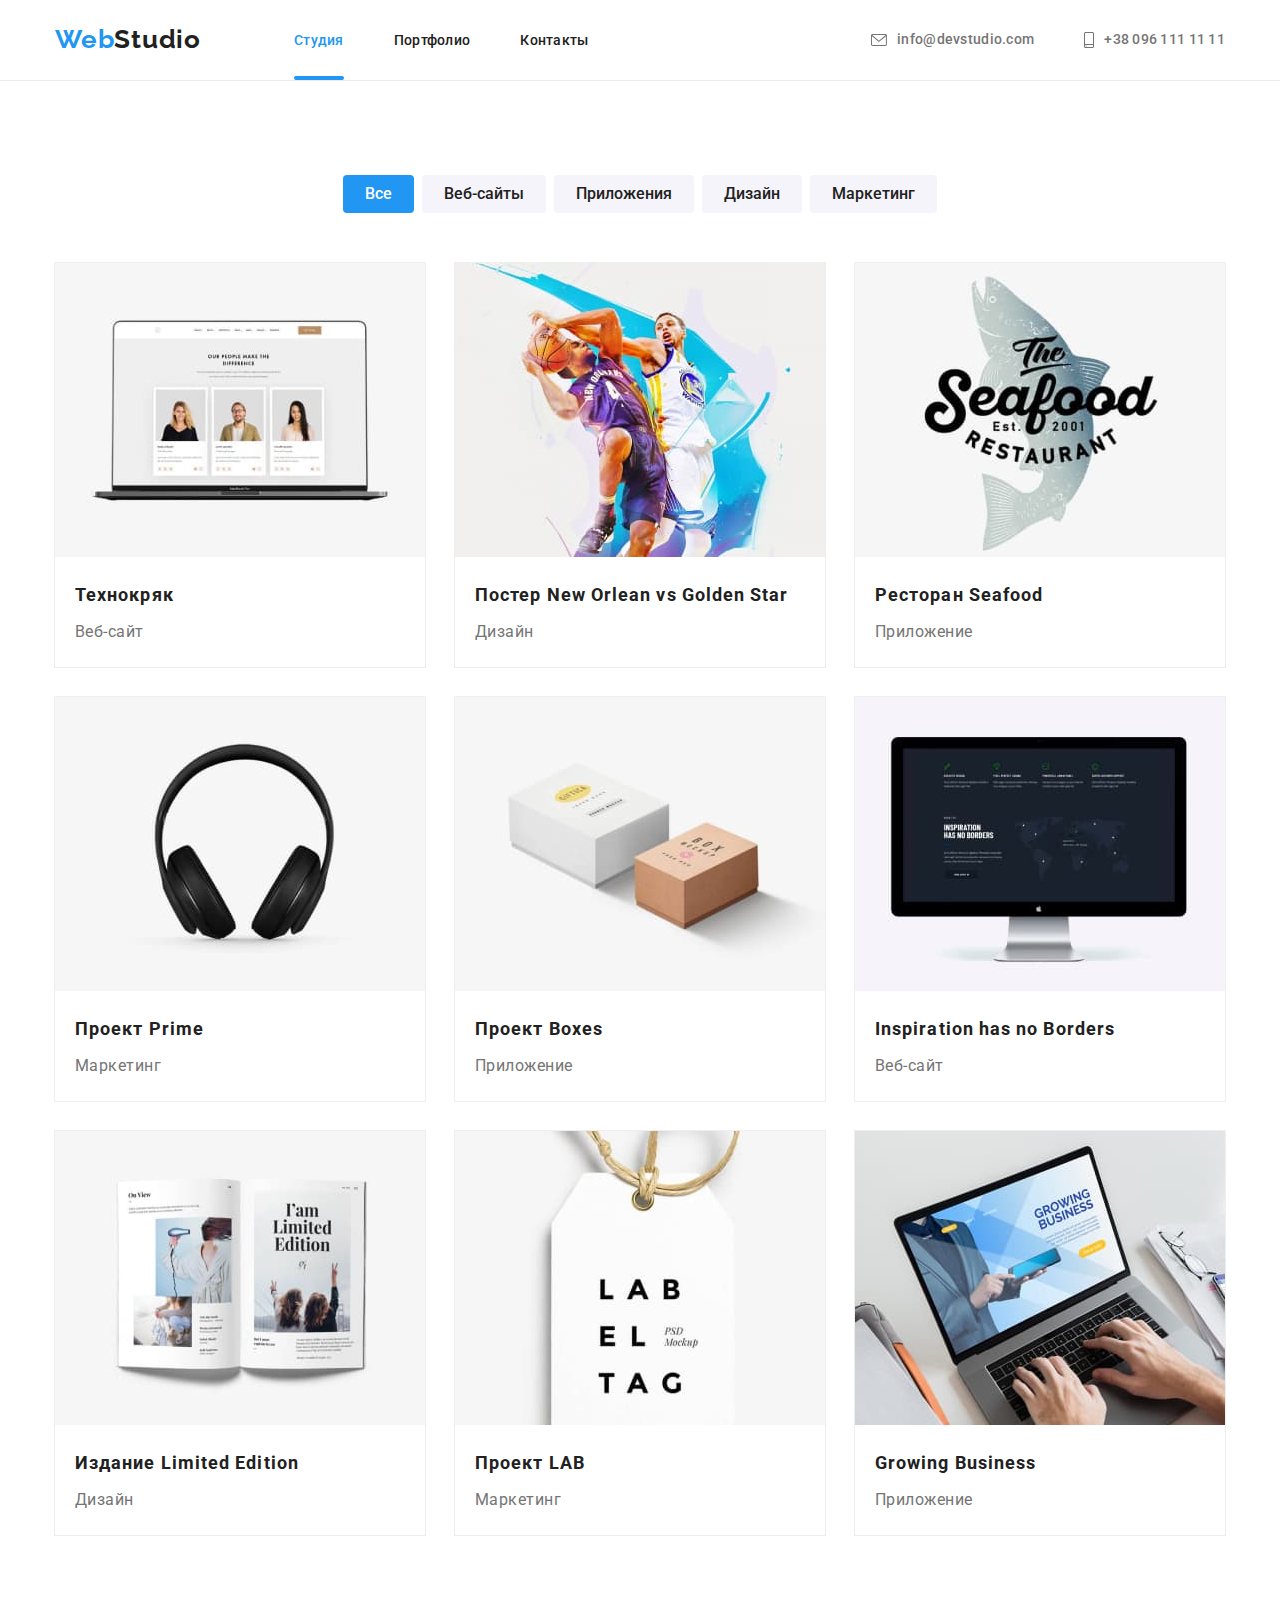
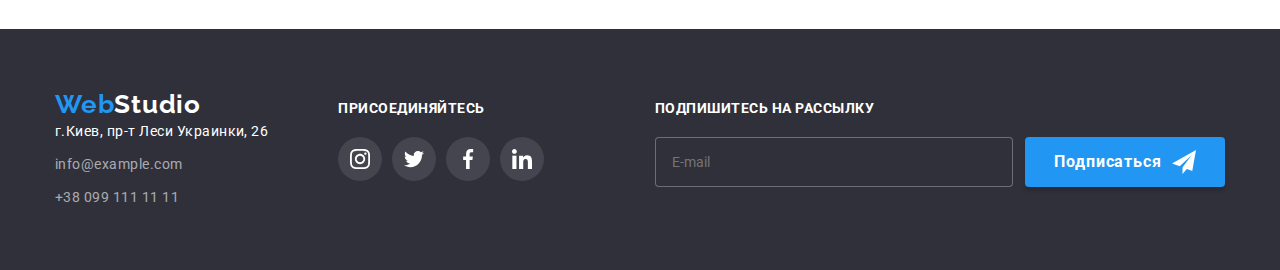
==== portfolio.html @ 9974927c "pre" ====
<!DOCTYPE html>
<html lang="ru">
<head>
    <meta charset="UTF-8">
    <meta http-equiv="X-UA-Compatible" content="IE=edge">
    <meta name="viewport" content="width=device-width, initial-scale=1.0">
    <title>Portfolio</title>
    <link rel="preconnect" href="https://fonts.googleapis.com">
    <link rel="preconnect" href="https://fonts.gstatic.com" crossorigin>
    <link
        href="https://fonts.googleapis.com/css2?family=Raleway:wght@700&family=Roboto:wght@400;500;700;900&display=swap"
        rel="stylesheet">
    <link rel="stylesheet" href="https://cdnjs.cloudflare.com/ajax/libs/modern-normalize/1.0.0/modern-normalize.min.css" />
    <link rel="stylesheet" href="./CSS/main.min.css">
</head>
<body>
    <!--Шапка-->
    <header class="header">
        <div class="container">
            <a lang="en" href="./index.html" class="logo link">Web<span class="logo__second">Studio</span></a>
            <nav class="menu">
                <ul class="flex-list list">
                    <li class="menu__item"><a href="" class="menu__info current link">Студия</a></li>
                    <li class="menu__item"><a href="./portfolio.html" class="menu__info link">Портфолио</a></li>
                    <li class="menu__item"><a href="" class="menu__info link">Контакты</a></li>
                </ul>
            </nav>
            <ul class="contacts flex-list list">
                <li class="contacts__item flex-list">
                    <a href="mailto:info@devstudio.com" class="contacts__mail link">
                        <svg class="contacts__icon" width="16px" height="12px">
                            <use href="./images/icons.svg#icon-envelope-hover"></use>
                        </svg>
                        info@devstudio.com</a>
                </li>
    
                <li class="contacts__item flex-list"><a href="tel:+380961111111 " class="contacts__tel link">
                        <svg class="contacts__icon" width="10px" height="16px">
                            <use href="./images/icons.svg#icon-smartphone"></use>
                        </svg>
                        +38 096 111 11 11</a></li>
            </ul>
        </div>
    </header>
    <!--Maim content-->
    <main>
        <section class="portfolio">
            <div class="container">
            <h1 class="visually-hidden">Навигация портфолио</h1>
            <ul class="page-nav flex-list list">
                <li class="portfolio-list-item">
                    <button type="button" class="portfolio-bt current">Все</button>
                </li>
                <li class="portfolio-list-item">
                    <button type="button" class="portfolio-bt">Веб-сайты</button>
                </li>
                <li class="portfolio-list-item">
                    <button type="button" class="portfolio-bt">Приложения</button>
                </li>
                <li class="portfolio-list-item">
                    <button type="button" class="portfolio-bt">Дизайн</button>
                </li>
                <li class="portfolio-list-item">
                    <button type="button" class="portfolio-bt">Маркетинг</button>
                </li>
            </ul>
            <!--Проекты-->
            <ul class="portfolio-list flex-list list">
                <li class="portfolio-item">
                    <a class="link" href="">
                    <div class="portfolio-figure">
                    <img class="portfolio-image" src="./images/computer.jpg" alt="технокряк" width="370">
                    <div class="description-wrapper">
                        <p class="project-description">
                            Ресурс предлагает комплексные предложения с разным уровнем функционала и
                            сервисов. Все это позволит посетителю получить исчерпывающие сведения о
                            компании или частном лице.
                        </p>
                    </div>
                    </div>
                    <div class="portfolio-description">
                    <h2 class="portfolio-name">Технокряк</h2>
                    <p class="portfolio-text">Веб-сайт</p>
                    </div>
                    </a>
                </li>
                <li class="portfolio-item">
                    <a class="link" href="">
                        <div class="portfolio-figure">
                    <img class="portfolio-image" src="./images/basket.jpg" alt="Постер New Orlean vs Golden Star" width="370">
                    <div class="description-wrapper">
                        <p class="project-description">
                            Ресурс предлагает комплексные предложения с разным уровнем функционала и
                            сервисов. Все это позволит посетителю получить исчерпывающие сведения о
                            компании или частном лице.
                        </p>
                    </div>
                    </div>
                    <div class="portfolio-description">
                    <h2 class="portfolio-name">Постер <span lang="en">New Orlean vs Golden Star</span></h2>
                    <p class="portfolio-text">Дизайн</p>
                    </div>
                    </a>
                </li>
                <li class="portfolio-item">
                    <a class="link" href="">
                        <div class="portfolio-figure">
                    <img class="portfolio-image" src="./images/seafood.jpg" alt="Ресторан Seafood" width="370">
                    <div class="description-wrapper">
                        <p class="project-description">
                            Ресурс предлагает комплексные предложения с разным уровнем функционала и
                            сервисов. Все это позволит посетителю получить исчерпывающие сведения о
                            компании или частном лице.
                        </p>
                    </div>
                    </div>
                    <div class="portfolio-description">
                    <h2 class="portfolio-name">Ресторан <span lang="en">Seafood</span></h2>
                    <p  class="portfolio-text">Приложение</p>
                    </div>
                    </a>
                </li>
                <li class="portfolio-item">
                    <a class="link" href="">
                        <div class="portfolio-figure">
                    <img class="portfolio-image" src="./images/headphones.jpg" alt="Проект Prime" width="370">
                    <div class="description-wrapper">
                        <p class="project-description">
                            Ресурс предлагает комплексные предложения с разным уровнем функционала и
                            сервисов. Все это позволит посетителю получить исчерпывающие сведения о
                            компании или частном лице.
                        </p>
                    </div>
                    </div>
                    <div class="portfolio-description">
                    <h2 class="portfolio-name">Проект <span lang="en">Prime</span></h2>
                    <p class="portfolio-text">Маркетинг</p>
                    </div>
                    </a>
                </li>
                <li class="portfolio-item">
                    <a class="link" href="">
                        <div class="portfolio-figure">
                    <img class="portfolio-image" src="./images/boxes.jpg" alt="Проект Boxes" width="370"> 
                    <div class="description-wrapper">
                        <p class="project-description">
                            Ресурс предлагает комплексные предложения с разным уровнем функционала и
                            сервисов. Все это позволит посетителю получить исчерпывающие сведения о
                            компании или частном лице.
                        </p>
                    </div>
                    </div>
                    <div class="portfolio-description">
                    <h2 class="portfolio-name">Проект <span lang="en">Boxes</span></h2>
                    <p class="portfolio-text">Приложение</p>
                    </div>
                    </a>
                </li>
                <li class="portfolio-item">
                    <a class="link" href="">
                        <div class="portfolio-figure">
                    <img class="portfolio-image" src="./images/borders.jpg" alt="Inspiration has no Borders" width="370">
                    <div class="description-wrapper">
                        <p class="project-description">
                            Ресурс предлагает комплексные предложения с разным уровнем функционала и
                            сервисов. Все это позволит посетителю получить исчерпывающие сведения о
                            компании или частном лице.
                        </p>
                    </div>
                    </div>
                    <div class="portfolio-description">
                    <h2 lang="en" class="portfolio-name">Inspiration has no Borders</h2>
                    <p class="portfolio-text">Веб-сайт</p>
                    </div>
                    </a>
                </li>
                <li class="portfolio-item">
                    <a class="link" href="">
                        <div class="portfolio-figure">
                    <img class="portfolio-image" src="./images/magazine.jpg" alt="Издание Limited Edition" width="370">
                    <div class="description-wrapper">
                        <p class="project-description">
                            Ресурс предлагает комплексные предложения с разным уровнем функционала и
                            сервисов. Все это позволит посетителю получить исчерпывающие сведения о
                            компании или частном лице.
                        </p>
                    </div>
                    </div>
                    <div class="portfolio-description">
                    <h2 class="portfolio-name">Издание <span lang="en">Limited Edition</span></h2>
                    <p class="portfolio-text">Дизайн</p>
                    </div>
                    </a>
                </li>
                <li class="portfolio-item">
                    <a class="link" href="">
                        <div class="portfolio-figure">
                    <img class="portfolio-image" src="./images/lab.jpg" alt="Проект LAB" width="370">
                    <div class="description-wrapper">
                        <p class="project-description">
                            Ресурс предлагает комплексные предложения с разным уровнем функционала и
                            сервисов. Все это позволит посетителю получить исчерпывающие сведения о
                            компании или частном лице.
                        </p>
                    </div>
                    </div>
                    <div class="portfolio-description">
                    <h2 class="portfolio-name">Проект <span lang="en">LAB</span></h2>
                    <p class="portfolio-text">Маркетинг</p>
                    </div>
                    </a>
                </li>
                <li class="portfolio-item">
                    <a class="link" href="">
                        <div class="portfolio-figure">
                    <img class="portfolio-image" src="./images/business.jpg" alt="Growing Business" width="370">   
                    <div class="description-wrapper">
                        <p class="project-description">
                            Ресурс предлагает комплексные предложения с разным уровнем функционала и
                            сервисов. Все это позволит посетителю получить исчерпывающие сведения о
                            компании или частном лице.
                        </p>
                    </div>
                    </div>
                    <div class="portfolio-description">
                    <h2 lang="en" class="portfolio-name">Growing Business</h2>
                    <p class="portfolio-text">Приложение</p>
                    </div>
                    </a>
                </li>
            </ul>
            </div>
        </section>
    </main>
    <!--Подвал-->
    <footer class="footer">
        <div class="container">
            <div class="address-container">
                <a class="logo link" href="./index.html"><span class="logo-web">Web</span><span
                        class="logo-footer">Studio</span></a>
                <address class="address">
                    <p class="location">г.Киев, пр-т Леси Украинки, 26</p>
                    <ul class="list">
                        <li>
                            <a class="footer-mail link" href="maialto:info@example.com">info@example.com</a>
                        </li>
                        <li>
                            <a class="footer-telephone link" href="tel:+380991111111">+38 099 111 11 11</a>
                        </li>
                    </ul>
                </address>
            </div>
            <div class="join">
                <strong class="join-title">присоединяйтесь</strong>
                <ul class="socials list">
                    <li class="socials-item">
                        <a class="social-link link" href="">
                            <svg class="social-icon" width="20px" height="20px">
                                <use href="./images/icons.svg#icon-instagram_footer"></use>
                            </svg>
                        </a>
                    </li>
                    <li class="socials-item">
                        <a class="social-link link" href="">
                            <svg class="social-icon" width="20px" height="20px">
                                <use href="./images/icons.svg#icon-twitter_footer"></use>
                            </svg>
                        </a>
                    </li>
                    <li class="socials-item">
                        <a class="social-link link" href="">
                            <svg class="social-icon" width="20px" height="20px">
                                <use href="./images/icons.svg#icon-facebook_footer"></use>
                            </svg>
                        </a>
                    </li>
                    <li class="socials-item">
                        <a class="social-link link" href="">
                            <svg class="social-icon" width="20px" height="20px">
                                <use href="./images/icons.svg#icon-linkedin_footer"></use>
                            </svg>
                        </a>
                    </li>
                </ul>
            </div>
            <div class="subscribe">
                <strong class="subscribe-title">Подпишитесь на рассылку</strong>
                <form class="subscribe-form">
                    <label>
                        <input type="email" name="email" placeholder="E-mail" class="email-field" />
                    </label>
                    <button class="subscribe-button" type="submit">
                        Подписаться
                        <svg class="send-icon" width="24" height="24">
                            <use href="./images/icons.svg#icon-icon-send"></use>
                        </svg>
                    </button>
                </form>
            </div>
        </div>
    </footer>
    </body>
    
    </html>
---- CSS/main.min.css ----
:root{--primary-text-color--: #212121;--primary-bg-color--: #FFFFFF;--hero-overlay-color: rgba(47, 48, 58, 0.4);--info-foot-color--: rgba(255, 255, 255, 0.6);--accent-text-color--: #2196F3;--secondary-text-color--: #757575;--third-text-color--: #FFFFFF;--logo-text-color--: #2196F3;--second-bg-color--: #F5F4FA;--third-bg-color--: #2F303A;--header-border-color--: #ececec;--page-nav-shadow-set--: 0px 3px 1px rgba(0, 0, 0, 0.1), 0px 1px 2px rgba(0, 0, 0, 0.08), 0px 2px 2px rgba(0, 0, 0, 0.12);--projects-border-color--: #eeeeee;--portfolio-shadow-set--: 0px 1px 1px rgba(0, 0, 0, 0.12), 0px 4px 4px rgba(0, 0, 0, 0.06), 1px 4px 6px rgba(0, 0, 0, 0.16);--team-shadow-set--: 0px 1px 3px rgba(0, 0, 0, 0.12), 0px 1px 1px rgba(0, 0, 0, 0.14), 0px 2px 1px rgba(0, 0, 0, 0.2);--footer-background-color--: #2f303a;--footer-text-color--: #ffffff;--footer-contacts-color--: rgba(255, 255, 255, 0.6);--footer-link-color--: rgba(255, 255, 255, 0.1);--nav-button-backgroud-color--: #f5f4fa;--svg-links-color--: #afb1b8;--primary-transition-time--: 250ms;--primary-cubic-function--: cubic-bezier(0.4, 0, 0.2, 1);--modal-background-color--: rgba(0, 0, 0, 0.2);--close-button-border-set--: 1px solid rgba(0, 0, 0, 0.1);--projects-overlay-color--: rgba(33, 150, 243, 0.9);--galery-overlay-color--: rgba(47, 48, 58, 0.8);--primary-box-shadow--: 0px 4px 4px rgba(0, 0, 0, 0.15);--footer-mail-border--: 1px solid rgba(255, 255, 255, 0.3);--footer-mail-filter--: (0px 4px 4px rgba(0, 0, 0, 0.15));--modal-border-color--: rgba(33, 33, 33, 0.2);--modal-placeholder-color--: rgba(117, 117, 117, 0.5);--button-hover-color--: #188ce8}h1,h2,h3,p{margin:0}ul{margin:0px;padding-left:0px;list-style:none}a{text-decoration:none;color:currentColor}body{font-family:"Roboto",sans-serif;background:var(--primary-bg-color--);color:var(--primary-text-color--);letter-spacing:.03em}.list{list-style:none;padding:0;margin:0}.flex-list{display:flex}.link{display:block;text-decoration:none}.container{display:flex;width:1200px;padding:0 15px;margin:0 auto}.visually-hidden{position:absolute;white-space:nowrap;width:1px;height:1px;overflow:hidden;border:0;padding:0;clip:rect(0 0 0 0);clip-path:inset(50%);margin:-1px}.is-hidden{opacity:0;transition:opacity var(--primary-transition-time--) var(--primary-cubic-function--);visibility:hidden;pointer-events:none}.backdrop{transition:transform;transition-duration:1000ms;transition-timing-function:cubic-bezier(0.4, 0, 0.2, 1);position:fixed;top:0;left:0;width:100%;height:100%;background-color:rgba(0,0,0,.2)}.header{align-items:center;border-bottom:1px solid var(--header-border-color--);font-weight:500;font-size:14px;line-height:1.14;letter-spacing:.02em}.header .container{display:flex;align-items:center}.header .logo{display:block;padding:24px 0 25px 0;margin-right:93px}.logo{font-family:"Raleway";font-weight:700;font-size:26px;line-height:1.19;letter-spacing:.03em;color:var(--logo-text-color--)}.logo__second{font-family:"Raleway";font-weight:700;font-size:26px;line-height:1.19;letter-spacing:.03em;color:var(--primary-text-color--)}.menu .header-list{display:flex}.menu__info{font-weight:500;font-size:14px;line-height:16px;letter-spacing:.02em;display:block;padding:32px 0;text-decoration:none;position:relative;transition:color var(--primary-transition-time--) var(--primary-cubic-function--)}.menu__info:hover,.menu__info:focus{color:var(--accent-text-color--)}.menu__item:not(:last-child){margin-right:50px}.menu__list .menu__info.current{color:var(--accent-text-color--)}.menu__list .menu__info{color:var(--primary-text-color--)}.menu .current{color:var(--accent-text-color--)}.menu .current::after{content:"";display:block;position:absolute;left:0;bottom:0;width:100%;height:4px;background-color:var(--accent-text-color--);border-radius:2px}.contacts.list{display:flex;margin-left:auto}.contacts__item:first-of-type{margin-right:50px}.contacts__tel,.contacts__mail{font-weight:500;font-size:14px;line-height:1.14;letter-spacing:.02em;color:var(--secondary-text-color--);display:flex;padding:32px 0;align-items:center;transition:color var(--primary-transition-time--) var(--primary-cubic-function--)}.contacts__tel:hover,.contacts__tel:focus,.contacts__tel:focus,.contacts__tel:hover,.contacts__mail:hover,.contacts__mail:focus,.contacts__mail:focus,.contacts__mail:hover{color:var(--accent-text-color--);transition:color var(--primary-transition-time--) var(--primary-cubic-function--)}.contacts__icon{fill:currentColor;margin-right:10px}.footer{padding:60px 0;background-color:var(--footer-background-color--);font-weight:400;font-size:14px;line-height:1.71;color:var(--footer-text-color--)}.footer .container{display:flex;align-items:baseline}.adress__logo{color:var(--primary-text-color);font-family:"Raleway",sans-serif;font-weight:700;font-size:26px;line-height:1.19}.logo-web{color:var(--accent-text-color--)}.address{display:block;font-style:normal}.address-container{margin-right:70px}.footer .adress__logo{margin-bottom:20px}.logo-footer{color:var(--footer-text-color--)}.location{margin-bottom:9px;color:var(--footer-text-color--)}.address li:not(:last-child){margin-bottom:9px}.footer-mail,.footer-telephone{color:var(--footer-contacts-color--);transition:color var(--primary-transition-time--) var(--primary-cubic-function--)}.footer-mail:hover,.footer-mail:hover,.footer-mail:focus,.footer-mail:focus,.footer-telephone:hover,.footer-telephone:hover,.footer-telephone:focus,.footer-telephone:focus{color:var(--accent-text-color--);transition:color var(--primary-transition-time--) var(--primary-cubic-function--)}.join-title{display:block;margin-bottom:20px;color:var(--footer-text-color--);font-size:14px;line-height:1.14;text-transform:uppercase}.join .link{border-radius:50%;color:var(--primary-bg-color--);background-color:var(--footer-link-color--);transition:background-color var(--primary-transition-time--) var(--primary-cubic-function--)}.join .link:hover,.join .link:focus{background-color:var(--accent-text-color--)}.subscribe-form{display:flex;align-items:flex-end}.join{margin-right:auto}.subscribe label{width:358px}.subscribe-title{display:block;font-size:14px;line-height:1.14;font-weight:700;text-transform:uppercase;margin-bottom:20px}.footer .email-field{color:var(--primary-bg-color--);width:358px;height:50px;padding:15px 16px;border-radius:4px;border:var(--footer-mail-border--);background-color:var(--footer-background-color--)}.subscribe-button{display:flex;align-items:center;justify-content:center;padding:0;width:200px;height:50px;border:none;border-radius:4px;font-weight:700;font-size:16px;line-height:1.67;letter-spacing:.06em;color:var(--primary-bg-color--);background-color:var(--accent-text-color--);box-shadow:var(--primary-box-shadow--);cursor:pointer;margin-left:12px}.send-icon{margin-left:10px}.socials{display:flex;justify-content:center}.social-link{display:flex;width:44px;height:44px;justify-content:center;align-items:center;border-radius:50%}.socials-item:not(:last-child){margin-right:10px}.social-icon{fill:currentcolor}.hero{padding:200px 0;text-align:center;background-color:var(--hero-color);letter-spacing:.06em}.overlay{margin:0 auto;max-width:1600px;height:600px;background-image:linear-gradient(to top, var(--hero-overlay-color), var(--hero-overlay-color)),url(../images/bg-img.jpg);background-repeat:no-repeat;background-size:cover;background-position:center}.hero__title{width:670px;margin:0 auto 30px auto;font-weight:900;font-size:44px;line-height:1.36;text-transform:uppercase;color:var(--third-text-color--)}.hero__button{padding:10px 32px;border:none;border-radius:4px;font-family:inherit;font-weight:700;font-size:16px;line-height:1.88;color:var(--primary-bg-color--);background-color:var(--accent-text-color--);transition:background-color var(--primary-transition-time--) var(--primary-cubic-function--)}.hero__button:hover,.hero__button:focus{background-color:#188ce8}.company{font-size:14px;line-height:1.14;padding:94px 0}.hero-list{display:flex}.company__item:not(:last-child){margin-right:30px}.company__icon-wrap{display:flex;width:270px;height:120px;justify-content:center;align-items:center;background-color:var(--second-bg-color--);border-radius:4px;margin-bottom:30px}.company__title{margin-bottom:10px;text-transform:uppercase;color:var(--primary-text-color--)}.company__about-title{font-size:14px;line-height:1.71;letter-spacing:.03em;color:var(--secondary-text-color--)}.about{padding:94px 0;background:var(--second-bg-color--)}.about .container{flex-direction:column}.about-item{background:var(--primary-bg-color--);box-shadow:0px 1px 3px rgba(0,0,0,.12),0px 1px 1px rgba(0,0,0,.14),0px 2px 1px rgba(0,0,0,.2);border-radius:0px 0px 4px 4px}.about-container{padding:30px 32px 30px 32px;background-color:var(--primary-bg-color--)}.about-item:not(:last-child){margin-right:30px}.about-title{font-weight:700;font-size:36px;line-height:1.16;text-align:center;letter-spacing:.03em;margin-bottom:50px;color:var(--primary-text-color--)}.about-list{display:flex}.about-name{font-family:"Roboto";font-style:normal;font-weight:500;font-size:16px;line-height:1.18;text-align:center;letter-spacing:.03em;margin-bottom:10px;color:var(--primary-text-color--)}.about-text{font-weight:400;font-size:16px;line-height:1.18;text-align:center;letter-spacing:.03em;margin-bottom:16px;color:var(--secondary-text-color--)}.about .masters-soc-link{color:var(--svg-links-color--);transition:color var(--primary-transition-time--) var(--primary-cubic-function--),background-color var(--primary-transition-time--) var(--primary-cubic-function--)}.about .link:hover,.about .link:focus{color:var(--primary-bg-color--);background-color:var(--accent-text-color--)}.team-photo{display:block;max-width:100%;height:auto}.masters-soc-list{display:flex;justify-content:center}.masters-soc-item{width:44px;height:44px;margin-left:10px}.masters-soc-item:first-child{margin-left:0}.masters-soc-link{display:flex;width:44px;height:44px;justify-content:center;align-items:center;border-radius:50%;background-color:var(--primary-bg-color--)}.works{padding-bottom:94px}.works .container{flex-direction:column}.works-list{display:flex}.works__title{font-weight:700;font-size:36px;line-height:1.16;text-align:center;letter-spacing:.03em;margin-bottom:50px;color:var(--primary-text-color--)}.works__item:not(:last-child){margin-right:30px}.works img{display:block;max-width:100%}.thumb{position:relative}.works__description{display:flex;justify-content:center;align-items:center;height:70px;width:100%;position:absolute;bottom:0;font-weight:700;font-size:14px;line-height:1.14;text-transform:uppercase;color:var(--primary-bg-color--);background-color:var(--galery-overlay-color--)}.clients{padding:94px 0}.clients-title{font-size:36px;line-height:1.67;text-align:center}.container{display:block}.clients-list{display:flex;justify-content:space-between;margin-top:50px}.clients-item:not(:last-child){margin-right:30px}.clients .link{display:flex;width:170px;height:92px;justify-content:center;align-items:center;border:1px solid var(--svg-links-color--);border-radius:4px;color:var(--svg-links-color--);transition:color var(--primary-transition-time--) var(--primary-cubic-function--),border-color var(--primary-transition-time--) var(--primary-cubic-function--)}.clients .link:hover,.clients .link:focus{border-color:var(--accent-text-color--);color:var(--accent-text-color--)}.clients-icon{fill:currentColor}.modal-window{position:absolute;left:50%;top:50%;min-width:528px;min-height:581px;opacity:1;visibility:visible;background-color:var(--primary-bg-color--);transform:translate(-50%, -50%) scale(1);transition:transform var(--primary-transition-time--) var(--primary-cubic-function--);padding:40px}.backdrop.is-hidden .modal-window{transform:translate(-50%, -50%) scale(0)}.button.close{position:absolute;right:8px;top:8px;display:flex;justify-content:center;align-items:center;width:30px;height:30px;border:var(--close-button-border-set--);border-radius:50%;cursor:pointer;background-color:var(--primary-bg-color--);transition:color var(--primary-transition-time--) var(--primary-cubic-function--),border-color var(--primary-transition-time--) var(--primary-cubic-function--)}.button.close:hover,.button.close:focus{color:var(--accent-text-color--);outline:rgba(0,0,0,0);border-color:var(--accent-text-color--)}.close-icon{fill:currentColor}.modal-title{font-weight:700;font-size:20px;line-height:1.15;text-align:center;color:var(--primary-text-color)}.modal-form{display:flex;flex-direction:column;color:var(--primary-text-color--);margin-top:12px}.modal-label{cursor:pointer;display:flex;flex-direction:column;font-weight:400;font-size:12px;line-height:1.17;letter-spacing:.01em;color:var(--secondary-text-color--)}.modal-label:not(:first-child){margin-top:10px}.modal-input{display:inline-block;position:relative;color:var(--primary-text-color--);margin-top:4px}.input-field{width:100%;height:40px;padding:12px 42px;border-radius:4px;border:1px solid var(--modal-border-color--);cursor:pointer;transition:border-color var(--primary-transition-time--) var(--primary-cubic-function--)}.modal-label:hover .input-field{border-color:var(--accent-text-color--)}.input-field:focus{border-color:var(--accent-text-color--);outline:rgba(0,0,0,0)}.input-icon{position:absolute;top:11px;left:12px;fill:currentColor;transition:fill var(--primary-transition-time--) var(--primary-cubic-function--)}.modal-label:hover .input-icon,.input-field:focus+.input-icon{fill:var(--accent-text-color--)}.comment-area{width:100%;padding:12px 16px;border:1px solid var(--modal-border-color--);border-radius:4px;resize:none;margin-top:4px}.modal-label:hover .comment-area{border-color:var(--accent-text-color--)}.comment-area:focus{border-color:var(--accent-text-color--);outline:rgba(0,0,0,0)}.comment-area::placeholder{font-weight:400;font-size:14px;line-height:1.14;letter-spacing:.01em;color:var(--modal-placeholder-color--)}.modal-field{display:flex;justify-content:center;align-items:center;margin-top:20px}.chek-text{font-size:14px;line-height:1.71;letter-spacing:.03em;color:#757575;display:flex;align-items:center}.agreement-link{font-size:14px;line-height:24px;letter-spacing:.03em;text-decoration-line:underline;color:#2196f3}.chek-text span{width:15px;height:15px;margin-right:8px;border:2px solid #212121;display:flex;align-items:center;justify-content:center;border-radius:2px}.input-chek:checked+.chek-text span{background-color:#2196f3;border:none}.input-chek:focus+.chek-text span{border-color:var(--accent-text-color--)}.chek-icon{fill:rgba(0,0,0,0)}.input-chek:checked+.chek-text .chek-icon{fill:#fff}.submit-button{align-self:center;width:200px;height:50px;border-radius:4px;box-shadow:var(--primary-box-shadow--);color:var(--primary-bg-color--);background-color:var(--button-hover-color--);padding:0;border:0;cursor:pointer;font-weight:700;font-size:16px;line-height:1.9;letter-spacing:.06em;margin-top:30px}.portfolio{padding:94px 0}.portfolio-list-bt{display:flex}.portfolio .container{flex-direction:column}.page-nav.list{justify-content:center;margin-bottom:50px}.portfolio-list-item:not(:last-child){margin-right:8px}.page-nav .portfolio-bt{background-color:var(--second-bg-color--);color:var(--primary-text-color--);padding:6px 22px;height:38px;border-radius:4px;font-family:inherit;font-weight:500;font-size:16px;line-height:1.63;text-align:center;border:none;cursor:pointer;transition:color var(--primary-transition-time--) var(--primary-cubic-function--),background-color var(--primary-transition-time--) var(--primary-cubic-function--),box-shadow var(--primary-transition-time--) var(--primary-cubic-function--)}.page-nav .portfolio-bt:hover,.page-nav .portfolio-bt:focus{box-shadow:var(--page-nav-shadow-set--);background-color:var(--accent-text-color--);color:var(--primary-bg-color--)}.page-nav .current{box-shadow:var(--page-nav-shadow-set);background-color:var(--accent-text-color--);color:var(--third-text-color--);cursor:pointer}.portfolio-list.list{display:flex;flex-wrap:wrap;margin-top:-30px;margin-left:-30px}.portfolio-item{background:var(--primary-bg-color--);flex-basis:calc(33.3333333333% - 30px);margin-left:30px;margin-top:30px;outline:1px solid var(--projects-border-color--)}.portfolio-list .link{transition:box-shadow var(--primary-transition-time--) var(--primary-cubic-function--)}.portfolio-list .link:hover,.portfolio-list .link:focus{box-shadow:var(--portfolio-shadow-set--)}.portfolio-figure{position:relative;overflow:hidden}.description-wrapper{display:flex;justify-content:center;align-items:center;position:absolute;top:0;width:100%;height:100%;transform:translateY(101%);transition:transform var(--primary-transition-time--) var(--primary-cubic-function--);background-color:var(--projects-overlay-color--)}.portfolio-list .link:hover .description-wrapper,.portfolio-list .link:focus .description-wrapper{transform:translateY(0)}.project-description{width:322px;font-size:18px;line-height:1.56;color:var(--primary-bg-color--)}.portfolio-description{padding:20px 20px}.portfolio-name{font-weight:700;font-size:18px;line-height:2.01;letter-spacing:.06em;color:var(--primary-text-color--)}.portfolio-text{font-size:16px;line-height:1.87;letter-spacing:.03em;margin-top:4px;color:var(--secondary-text-color--)}.portfolio-image{display:block;width:100%;height:auto}/*# sourceMappingURL=main.min.css.map */
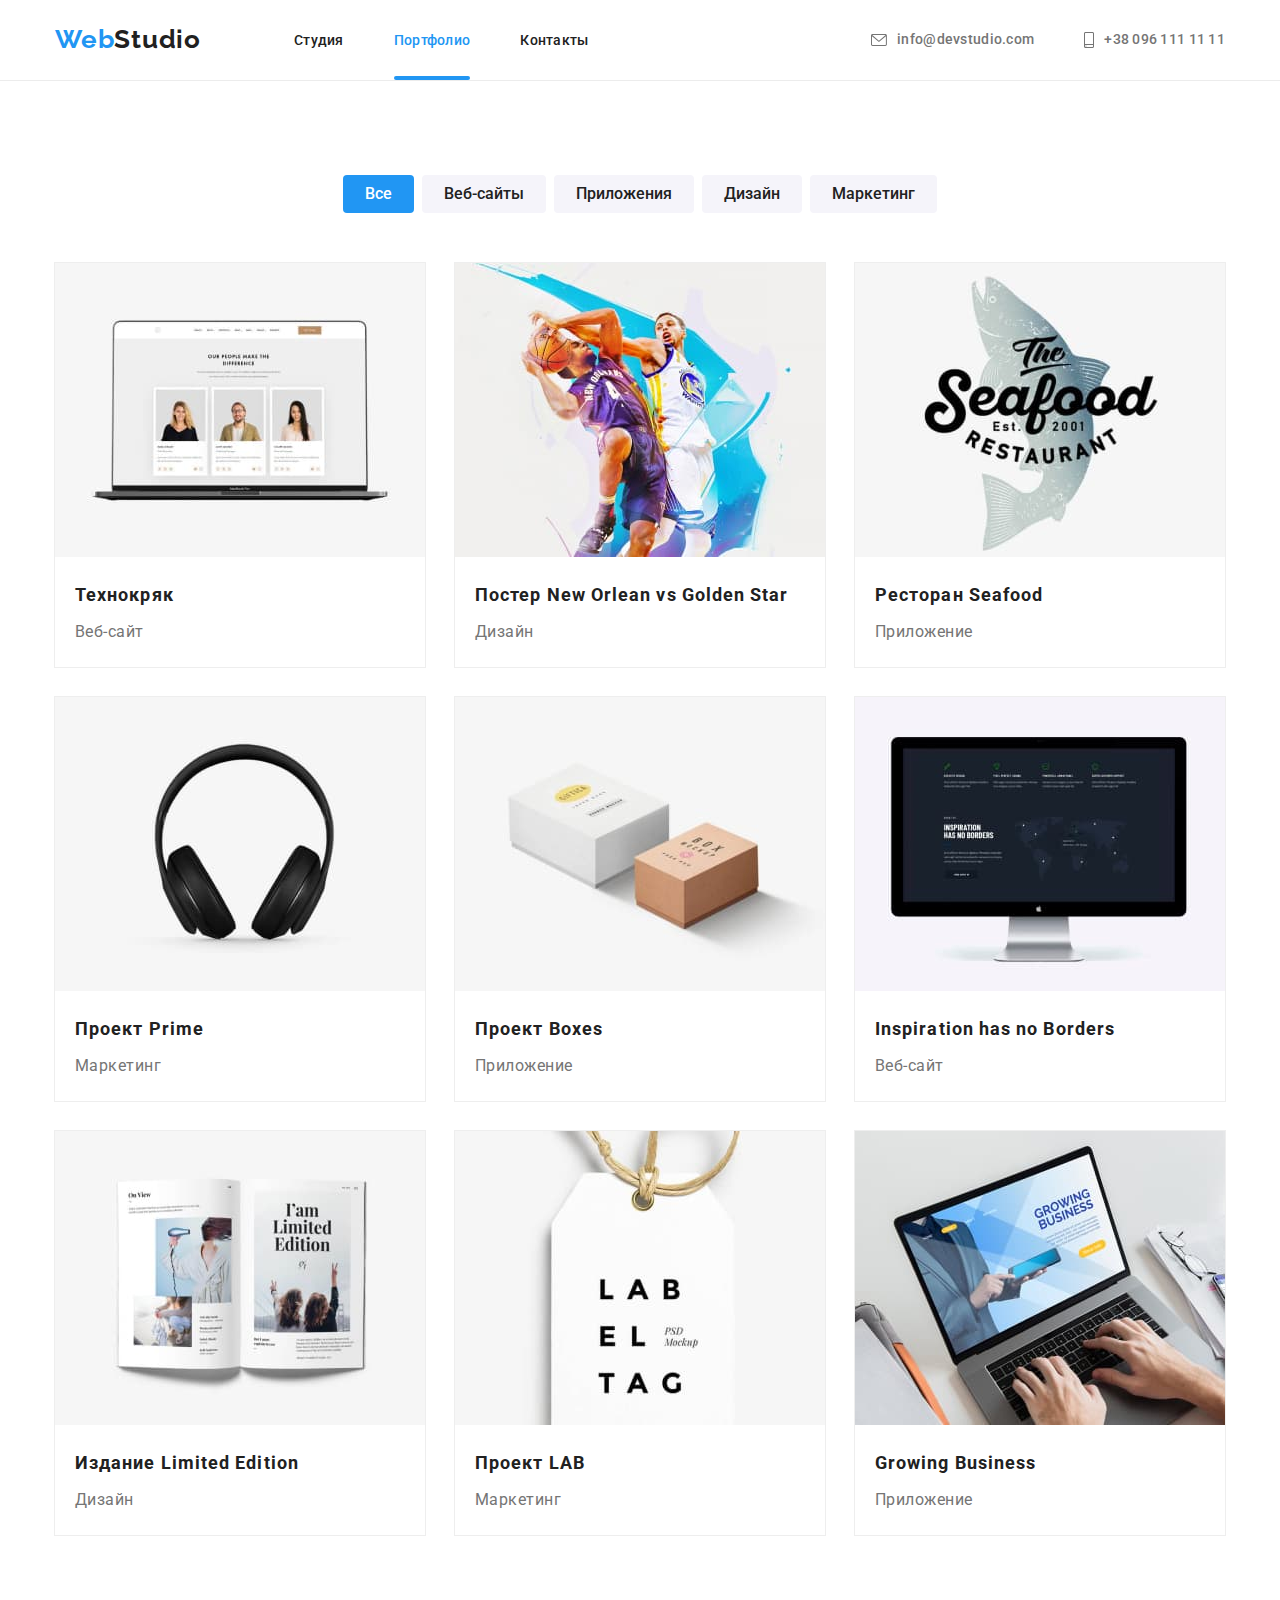
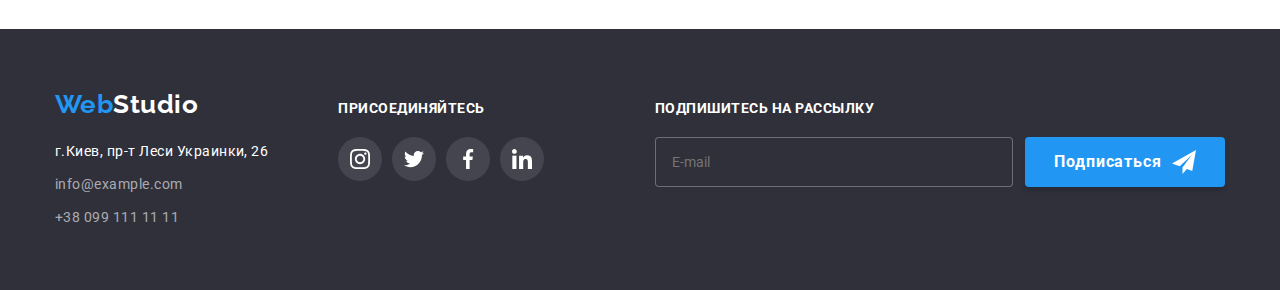
==== commit 026095d3: "change end" ====
--- a/portfolio.html
+++ b/portfolio.html
@@ -20,8 +20,8 @@
             <a lang="en" href="./index.html" class="logo link">Web<span class="logo__second">Studio</span></a>
             <nav class="menu">
                 <ul class="flex-list list">
-                    <li class="menu__item"><a href="" class="menu__info current link">Студия</a></li>
-                    <li class="menu__item"><a href="./portfolio.html" class="menu__info link">Портфолио</a></li>
+                    <li class="menu__item"><a href="./index.html" class="menu__info link">Студия</a></li>
+                    <li class="menu__item"><a href="" class="menu__info current link">Портфолио</a></li>
                     <li class="menu__item"><a href="" class="menu__info link">Контакты</a></li>
                 </ul>
             </nav>
@@ -47,184 +47,184 @@
         <section class="portfolio">
             <div class="container">
             <h1 class="visually-hidden">Навигация портфолио</h1>
-            <ul class="page-nav flex-list list">
-                <li class="portfolio-list-item">
-                    <button type="button" class="portfolio-bt current">Все</button>
-                </li>
-                <li class="portfolio-list-item">
-                    <button type="button" class="portfolio-bt">Веб-сайты</button>
-                </li>
-                <li class="portfolio-list-item">
-                    <button type="button" class="portfolio-bt">Приложения</button>
-                </li>
-                <li class="portfolio-list-item">
-                    <button type="button" class="portfolio-bt">Дизайн</button>
-                </li>
-                <li class="portfolio-list-item">
-                    <button type="button" class="portfolio-bt">Маркетинг</button>
+            <ul class="portfolio__nav flex-list list">
+                <li class="portfolio__list-item">
+                    <button type="button" class="portfolio__bt current">Все</button>
+                </li>
+                <li class="portfolio__list-item">
+                    <button type="button" class="portfolio__bt">Веб-сайты</button>
+                </li>
+                <li class="portfolio__list-item">
+                    <button type="button" class="portfolio__bt">Приложения</button>
+                </li>
+                <li class="portfolio__list-item">
+                    <button type="button" class="portfolio__bt">Дизайн</button>
+                </li>
+                <li class="portfolio__list-item">
+                    <button type="button" class="portfolio__bt">Маркетинг</button>
                 </li>
             </ul>
             <!--Проекты-->
-            <ul class="portfolio-list flex-list list">
-                <li class="portfolio-item">
-                    <a class="link" href="">
-                    <div class="portfolio-figure">
-                    <img class="portfolio-image" src="./images/computer.jpg" alt="технокряк" width="370">
-                    <div class="description-wrapper">
-                        <p class="project-description">
-                            Ресурс предлагает комплексные предложения с разным уровнем функционала и
-                            сервисов. Все это позволит посетителю получить исчерпывающие сведения о
-                            компании или частном лице.
-                        </p>
-                    </div>
-                    </div>
-                    <div class="portfolio-description">
-                    <h2 class="portfolio-name">Технокряк</h2>
-                    <p class="portfolio-text">Веб-сайт</p>
-                    </div>
-                    </a>
-                </li>
-                <li class="portfolio-item">
-                    <a class="link" href="">
-                        <div class="portfolio-figure">
-                    <img class="portfolio-image" src="./images/basket.jpg" alt="Постер New Orlean vs Golden Star" width="370">
-                    <div class="description-wrapper">
-                        <p class="project-description">
-                            Ресурс предлагает комплексные предложения с разным уровнем функционала и
-                            сервисов. Все это позволит посетителю получить исчерпывающие сведения о
-                            компании или частном лице.
-                        </p>
-                    </div>
-                    </div>
-                    <div class="portfolio-description">
-                    <h2 class="portfolio-name">Постер <span lang="en">New Orlean vs Golden Star</span></h2>
-                    <p class="portfolio-text">Дизайн</p>
-                    </div>
-                    </a>
-                </li>
-                <li class="portfolio-item">
-                    <a class="link" href="">
-                        <div class="portfolio-figure">
-                    <img class="portfolio-image" src="./images/seafood.jpg" alt="Ресторан Seafood" width="370">
-                    <div class="description-wrapper">
-                        <p class="project-description">
-                            Ресурс предлагает комплексные предложения с разным уровнем функционала и
-                            сервисов. Все это позволит посетителю получить исчерпывающие сведения о
-                            компании или частном лице.
-                        </p>
-                    </div>
-                    </div>
-                    <div class="portfolio-description">
-                    <h2 class="portfolio-name">Ресторан <span lang="en">Seafood</span></h2>
-                    <p  class="portfolio-text">Приложение</p>
-                    </div>
-                    </a>
-                </li>
-                <li class="portfolio-item">
-                    <a class="link" href="">
-                        <div class="portfolio-figure">
-                    <img class="portfolio-image" src="./images/headphones.jpg" alt="Проект Prime" width="370">
-                    <div class="description-wrapper">
-                        <p class="project-description">
-                            Ресурс предлагает комплексные предложения с разным уровнем функционала и
-                            сервисов. Все это позволит посетителю получить исчерпывающие сведения о
-                            компании или частном лице.
-                        </p>
-                    </div>
-                    </div>
-                    <div class="portfolio-description">
-                    <h2 class="portfolio-name">Проект <span lang="en">Prime</span></h2>
-                    <p class="portfolio-text">Маркетинг</p>
-                    </div>
-                    </a>
-                </li>
-                <li class="portfolio-item">
-                    <a class="link" href="">
-                        <div class="portfolio-figure">
-                    <img class="portfolio-image" src="./images/boxes.jpg" alt="Проект Boxes" width="370"> 
-                    <div class="description-wrapper">
-                        <p class="project-description">
-                            Ресурс предлагает комплексные предложения с разным уровнем функционала и
-                            сервисов. Все это позволит посетителю получить исчерпывающие сведения о
-                            компании или частном лице.
-                        </p>
-                    </div>
-                    </div>
-                    <div class="portfolio-description">
-                    <h2 class="portfolio-name">Проект <span lang="en">Boxes</span></h2>
-                    <p class="portfolio-text">Приложение</p>
-                    </div>
-                    </a>
-                </li>
-                <li class="portfolio-item">
-                    <a class="link" href="">
-                        <div class="portfolio-figure">
-                    <img class="portfolio-image" src="./images/borders.jpg" alt="Inspiration has no Borders" width="370">
-                    <div class="description-wrapper">
-                        <p class="project-description">
-                            Ресурс предлагает комплексные предложения с разным уровнем функционала и
-                            сервисов. Все это позволит посетителю получить исчерпывающие сведения о
-                            компании или частном лице.
-                        </p>
-                    </div>
-                    </div>
-                    <div class="portfolio-description">
-                    <h2 lang="en" class="portfolio-name">Inspiration has no Borders</h2>
-                    <p class="portfolio-text">Веб-сайт</p>
-                    </div>
-                    </a>
-                </li>
-                <li class="portfolio-item">
-                    <a class="link" href="">
-                        <div class="portfolio-figure">
-                    <img class="portfolio-image" src="./images/magazine.jpg" alt="Издание Limited Edition" width="370">
-                    <div class="description-wrapper">
-                        <p class="project-description">
-                            Ресурс предлагает комплексные предложения с разным уровнем функционала и
-                            сервисов. Все это позволит посетителю получить исчерпывающие сведения о
-                            компании или частном лице.
-                        </p>
-                    </div>
-                    </div>
-                    <div class="portfolio-description">
-                    <h2 class="portfolio-name">Издание <span lang="en">Limited Edition</span></h2>
-                    <p class="portfolio-text">Дизайн</p>
-                    </div>
-                    </a>
-                </li>
-                <li class="portfolio-item">
-                    <a class="link" href="">
-                        <div class="portfolio-figure">
-                    <img class="portfolio-image" src="./images/lab.jpg" alt="Проект LAB" width="370">
-                    <div class="description-wrapper">
-                        <p class="project-description">
-                            Ресурс предлагает комплексные предложения с разным уровнем функционала и
-                            сервисов. Все это позволит посетителю получить исчерпывающие сведения о
-                            компании или частном лице.
-                        </p>
-                    </div>
-                    </div>
-                    <div class="portfolio-description">
-                    <h2 class="portfolio-name">Проект <span lang="en">LAB</span></h2>
-                    <p class="portfolio-text">Маркетинг</p>
-                    </div>
-                    </a>
-                </li>
-                <li class="portfolio-item">
-                    <a class="link" href="">
-                        <div class="portfolio-figure">
-                    <img class="portfolio-image" src="./images/business.jpg" alt="Growing Business" width="370">   
-                    <div class="description-wrapper">
-                        <p class="project-description">
-                            Ресурс предлагает комплексные предложения с разным уровнем функционала и
-                            сервисов. Все это позволит посетителю получить исчерпывающие сведения о
-                            компании или частном лице.
-                        </p>
-                    </div>
-                    </div>
-                    <div class="portfolio-description">
-                    <h2 lang="en" class="portfolio-name">Growing Business</h2>
-                    <p class="portfolio-text">Приложение</p>
+            <ul class="portfolio__projects flex-list list">
+                <li class="projects__item">
+                    <a class="link" href="">
+                    <div class="projects__figure">
+                    <img class="projects__image" src="./images/computer.jpg" alt="технокряк" width="370">
+                    <div class="projects__description-wrapper">
+                        <p class="projects__description">
+                            Ресурс предлагает комплексные предложения с разным уровнем функционала и
+                            сервисов. Все это позволит посетителю получить исчерпывающие сведения о
+                            компании или частном лице.
+                        </p>
+                    </div>
+                    </div>
+                    <div class="projects__caption">
+                    <h2 class="projects__name">Технокряк</h2>
+                    <p class="projects__text">Веб-сайт</p>
+                    </div>
+                    </a>
+                </li>
+                <li class="projects__item">
+                    <a class="link" href="">
+                        <div class="projects__figure">
+                    <img class="projects__image" src="./images/basket.jpg" alt="Постер New Orlean vs Golden Star" width="370">
+                    <div class="projects__description-wrapper">
+                        <p class="projects__description">
+                            Ресурс предлагает комплексные предложения с разным уровнем функционала и
+                            сервисов. Все это позволит посетителю получить исчерпывающие сведения о
+                            компании или частном лице.
+                        </p>
+                    </div>
+                    </div>
+                    <div class="projects__caption">
+                    <h2 class="projects__name">Постер <span lang="en">New Orlean vs Golden Star</span></h2>
+                    <p class="projects__text">Дизайн</p>
+                    </div>
+                    </a>
+                </li>
+                <li class="projects__item">
+                    <a class="link" href="">
+                        <div class="projects__figure">
+                    <img class="projects__image" src="./images/seafood.jpg" alt="Ресторан Seafood" width="370">
+                    <div class="projects__description-wrapper">
+                        <p class="projects__description">
+                            Ресурс предлагает комплексные предложения с разным уровнем функционала и
+                            сервисов. Все это позволит посетителю получить исчерпывающие сведения о
+                            компании или частном лице.
+                        </p>
+                    </div>
+                    </div>
+                    <div class="projects__caption">
+                    <h2 class="projects__name">Ресторан <span lang="en">Seafood</span></h2>
+                    <p  class="projects__text">Приложение</p>
+                    </div>
+                    </a>
+                </li>
+                <li class="projects__item">
+                    <a class="link" href="">
+                        <div class="projects__figure">
+                    <img class="projects__image" src="./images/headphones.jpg" alt="Проект Prime" width="370">
+                    <div class="projects__description-wrapper">
+                        <p class="projects__description">
+                            Ресурс предлагает комплексные предложения с разным уровнем функционала и
+                            сервисов. Все это позволит посетителю получить исчерпывающие сведения о
+                            компании или частном лице.
+                        </p>
+                    </div>
+                    </div>
+                    <div class="projects__caption">
+                    <h2 class="projects__name">Проект <span lang="en">Prime</span></h2>
+                    <p class="projects__text">Маркетинг</p>
+                    </div>
+                    </a>
+                </li>
+                <li class="projects__item">
+                    <a class="link" href="">
+                        <div class="projects__figure">
+                    <img class="projects__image" src="./images/boxes.jpg" alt="Проект Boxes" width="370"> 
+                    <div class="projects__description-wrapper">
+                        <p class="projects__description">
+                            Ресурс предлагает комплексные предложения с разным уровнем функционала и
+                            сервисов. Все это позволит посетителю получить исчерпывающие сведения о
+                            компании или частном лице.
+                        </p>
+                    </div>
+                    </div>
+                    <div class="projects__caption">
+                    <h2 class="projects__name">Проект <span lang="en">Boxes</span></h2>
+                    <p class="projects__text">Приложение</p>
+                    </div>
+                    </a>
+                </li>
+                <li class="projects__item">
+                    <a class="link" href="">
+                        <div class="projects__figure">
+                    <img class="projects__image" src="./images/borders.jpg" alt="Inspiration has no Borders" width="370">
+                    <div class="projects__description-wrapper">
+                        <p class="projects__description">
+                            Ресурс предлагает комплексные предложения с разным уровнем функционала и
+                            сервисов. Все это позволит посетителю получить исчерпывающие сведения о
+                            компании или частном лице.
+                        </p>
+                    </div>
+                    </div>
+                    <div class="projects__caption">
+                    <h2 lang="en" class="projects__name">Inspiration has no Borders</h2>
+                    <p class="projects__text">Веб-сайт</p>
+                    </div>
+                    </a>
+                </li>
+                <li class="projects__item">
+                    <a class="link" href="">
+                        <div class="projects__figure">
+                    <img class="projects__image" src="./images/magazine.jpg" alt="Издание Limited Edition" width="370">
+                    <div class="projects__description-wrapper">
+                        <p class="projects__description">
+                            Ресурс предлагает комплексные предложения с разным уровнем функционала и
+                            сервисов. Все это позволит посетителю получить исчерпывающие сведения о
+                            компании или частном лице.
+                        </p>
+                    </div>
+                    </div>
+                    <div class="projects__caption">
+                    <h2 class="projects__name">Издание <span lang="en">Limited Edition</span></h2>
+                    <p class="projects__text">Дизайн</p>
+                    </div>
+                    </a>
+                </li>
+                <li class="projects__item">
+                    <a class="link" href="">
+                        <div class="projects__figure">
+                    <img class="projects__image" src="./images/lab.jpg" alt="Проект LAB" width="370">
+                    <div class="projects__description-wrapper">
+                        <p class="projects__description">
+                            Ресурс предлагает комплексные предложения с разным уровнем функционала и
+                            сервисов. Все это позволит посетителю получить исчерпывающие сведения о
+                            компании или частном лице.
+                        </p>
+                    </div>
+                    </div>
+                    <div class="projects__caption">
+                    <h2 class="projects__name">Проект <span lang="en">LAB</span></h2>
+                    <p class="projects__text">Маркетинг</p>
+                    </div>
+                    </a>
+                </li>
+                <li class="projects__item">
+                    <a class="link" href="">
+                        <div class="projects__figure">
+                    <img class="projects__image" src="./images/business.jpg" alt="Growing Business" width="370">   
+                    <div class="projects__description-wrapper">
+                        <p class="projects__description">
+                            Ресурс предлагает комплексные предложения с разным уровнем функционала и
+                            сервисов. Все это позволит посетителю получить исчерпывающие сведения о
+                            компании или частном лице.
+                        </p>
+                    </div>
+                    </div>
+                    <div class="projects__caption">
+                    <h2 lang="en" class="projects__name">Growing Business</h2>
+                    <p class="projects__text">Приложение</p>
                     </div>
                     </a>
                 </li>
@@ -233,72 +233,71 @@
         </section>
     </main>
     <!--Подвал-->
-    <footer class="footer">
-        <div class="container">
-            <div class="address-container">
-                <a class="logo link" href="./index.html"><span class="logo-web">Web</span><span
-                        class="logo-footer">Studio</span></a>
-                <address class="address">
-                    <p class="location">г.Киев, пр-т Леси Украинки, 26</p>
-                    <ul class="list">
-                        <li>
-                            <a class="footer-mail link" href="maialto:info@example.com">info@example.com</a>
-                        </li>
-                        <li>
-                            <a class="footer-telephone link" href="tel:+380991111111">+38 099 111 11 11</a>
-                        </li>
-                    </ul>
-                </address>
-            </div>
-            <div class="join">
-                <strong class="join-title">присоединяйтесь</strong>
-                <ul class="socials list">
-                    <li class="socials-item">
-                        <a class="social-link link" href="">
-                            <svg class="social-icon" width="20px" height="20px">
-                                <use href="./images/icons.svg#icon-instagram_footer"></use>
-                            </svg>
-                        </a>
-                    </li>
-                    <li class="socials-item">
-                        <a class="social-link link" href="">
-                            <svg class="social-icon" width="20px" height="20px">
-                                <use href="./images/icons.svg#icon-twitter_footer"></use>
-                            </svg>
-                        </a>
-                    </li>
-                    <li class="socials-item">
-                        <a class="social-link link" href="">
-                            <svg class="social-icon" width="20px" height="20px">
-                                <use href="./images/icons.svg#icon-facebook_footer"></use>
-                            </svg>
-                        </a>
-                    </li>
-                    <li class="socials-item">
-                        <a class="social-link link" href="">
-                            <svg class="social-icon" width="20px" height="20px">
-                                <use href="./images/icons.svg#icon-linkedin_footer"></use>
-                            </svg>
-                        </a>
-                    </li>
-                </ul>
-            </div>
-            <div class="subscribe">
-                <strong class="subscribe-title">Подпишитесь на рассылку</strong>
-                <form class="subscribe-form">
-                    <label>
-                        <input type="email" name="email" placeholder="E-mail" class="email-field" />
-                    </label>
-                    <button class="subscribe-button" type="submit">
-                        Подписаться
-                        <svg class="send-icon" width="24" height="24">
-                            <use href="./images/icons.svg#icon-icon-send"></use>
-                        </svg>
-                    </button>
-                </form>
-            </div>
-        </div>
-    </footer>
-    </body>
-    
+            <footer class="footer">
+                <div class="container">
+                    <div class="address-container">
+                        <a class="footer__logo-link link" href="./index.html"><span class="footer__logo-web">Web</span><span
+                                class="footer__logo-footer">Studio</span></a>
+                        <address class="address">
+                            <p class="adress__location">г.Киев, пр-т Леси Украинки, 26</p>
+                            <ul class="list">
+                                <li>
+                                    <a class="footer__mail link" href="maialto:info@example.com">info@example.com</a>
+                                </li>
+                                <li>
+                                    <a class="footer__telephone link" href="tel:+380991111111">+38 099 111 11 11</a>
+                                </li>
+                            </ul>
+                        </address>
+                    </div>
+                    <div class="join">
+                        <strong class="join__title">присоединяйтесь</strong>
+                        <ul class="socials list">
+                            <li class="socials__item">
+                                <a class="social__link link" href="">
+                                    <svg class="social__icon" width="20px" height="20px">
+                                        <use href="./images/icons.svg#icon-instagram_footer"></use>
+                                    </svg>
+                                </a>
+                            </li>
+                            <li class="socials__item">
+                                <a class="social__link link" href="">
+                                    <svg class="social__icon" width="20px" height="20px">
+                                        <use href="./images/icons.svg#icon-twitter_footer"></use>
+                                    </svg>
+                                </a>
+                            </li>
+                            <li class="socials__item">
+                                <a class="social__link link" href="">
+                                    <svg class="social__icon" width="20px" height="20px">
+                                        <use href="./images/icons.svg#icon-facebook_footer"></use>
+                                    </svg>
+                                </a>
+                            </li>
+                            <li class="socials__item">
+                                <a class="social__link link" href="">
+                                    <svg class="social__icon" width="20px" height="20px">
+                                        <use href="./images/icons.svg#icon-linkedin_footer"></use>
+                                    </svg>
+                                </a>
+                            </li>
+                        </ul>
+                    </div>
+                    <div class="subscribe">
+                        <strong class="subscribe__title">Подпишитесь на рассылку</strong>
+                        <form class="subscribe__form">
+                            <label>
+                                <input type="email" name="email" placeholder="E-mail" class="subscribe__input" />
+                            </label>
+                            <button class="subscribe__button" type="submit">
+                                Подписаться
+                                <svg class="subscribe__icon" width="24" height="24">
+                                    <use href="./images/icons.svg#icon-icon-send"></use>
+                                </svg>
+                            </button>
+                        </form>
+                    </div>
+                </div>
+            </footer>
+    </body> 
     </html>--- a/CSS/main.min.css
+++ b/CSS/main.min.css
@@ -1 +1 @@
-:root{--primary-text-color--: #212121;--primary-bg-color--: #FFFFFF;--hero-overlay-color: rgba(47, 48, 58, 0.4);--info-foot-color--: rgba(255, 255, 255, 0.6);--accent-text-color--: #2196F3;--secondary-text-color--: #757575;--third-text-color--: #FFFFFF;--logo-text-color--: #2196F3;--second-bg-color--: #F5F4FA;--third-bg-color--: #2F303A;--header-border-color--: #ececec;--page-nav-shadow-set--: 0px 3px 1px rgba(0, 0, 0, 0.1), 0px 1px 2px rgba(0, 0, 0, 0.08), 0px 2px 2px rgba(0, 0, 0, 0.12);--projects-border-color--: #eeeeee;--portfolio-shadow-set--: 0px 1px 1px rgba(0, 0, 0, 0.12), 0px 4px 4px rgba(0, 0, 0, 0.06), 1px 4px 6px rgba(0, 0, 0, 0.16);--team-shadow-set--: 0px 1px 3px rgba(0, 0, 0, 0.12), 0px 1px 1px rgba(0, 0, 0, 0.14), 0px 2px 1px rgba(0, 0, 0, 0.2);--footer-background-color--: #2f303a;--footer-text-color--: #ffffff;--footer-contacts-color--: rgba(255, 255, 255, 0.6);--footer-link-color--: rgba(255, 255, 255, 0.1);--nav-button-backgroud-color--: #f5f4fa;--svg-links-color--: #afb1b8;--primary-transition-time--: 250ms;--primary-cubic-function--: cubic-bezier(0.4, 0, 0.2, 1);--modal-background-color--: rgba(0, 0, 0, 0.2);--close-button-border-set--: 1px solid rgba(0, 0, 0, 0.1);--projects-overlay-color--: rgba(33, 150, 243, 0.9);--galery-overlay-color--: rgba(47, 48, 58, 0.8);--primary-box-shadow--: 0px 4px 4px rgba(0, 0, 0, 0.15);--footer-mail-border--: 1px solid rgba(255, 255, 255, 0.3);--footer-mail-filter--: (0px 4px 4px rgba(0, 0, 0, 0.15));--modal-border-color--: rgba(33, 33, 33, 0.2);--modal-placeholder-color--: rgba(117, 117, 117, 0.5);--button-hover-color--: #188ce8}h1,h2,h3,p{margin:0}ul{margin:0px;padding-left:0px;list-style:none}a{text-decoration:none;color:currentColor}body{font-family:"Roboto",sans-serif;background:var(--primary-bg-color--);color:var(--primary-text-color--);letter-spacing:.03em}.list{list-style:none;padding:0;margin:0}.flex-list{display:flex}.link{display:block;text-decoration:none}.container{display:flex;width:1200px;padding:0 15px;margin:0 auto}.visually-hidden{position:absolute;white-space:nowrap;width:1px;height:1px;overflow:hidden;border:0;padding:0;clip:rect(0 0 0 0);clip-path:inset(50%);margin:-1px}.is-hidden{opacity:0;transition:opacity var(--primary-transition-time--) var(--primary-cubic-function--);visibility:hidden;pointer-events:none}.backdrop{transition:transform;transition-duration:1000ms;transition-timing-function:cubic-bezier(0.4, 0, 0.2, 1);position:fixed;top:0;left:0;width:100%;height:100%;background-color:rgba(0,0,0,.2)}.header{align-items:center;border-bottom:1px solid var(--header-border-color--);font-weight:500;font-size:14px;line-height:1.14;letter-spacing:.02em}.header .container{display:flex;align-items:center}.header .logo{display:block;padding:24px 0 25px 0;margin-right:93px}.logo{font-family:"Raleway";font-weight:700;font-size:26px;line-height:1.19;letter-spacing:.03em;color:var(--logo-text-color--)}.logo__second{font-family:"Raleway";font-weight:700;font-size:26px;line-height:1.19;letter-spacing:.03em;color:var(--primary-text-color--)}.menu .header-list{display:flex}.menu__info{font-weight:500;font-size:14px;line-height:16px;letter-spacing:.02em;display:block;padding:32px 0;text-decoration:none;position:relative;transition:color var(--primary-transition-time--) var(--primary-cubic-function--)}.menu__info:hover,.menu__info:focus{color:var(--accent-text-color--)}.menu__item:not(:last-child){margin-right:50px}.menu__list .menu__info.current{color:var(--accent-text-color--)}.menu__list .menu__info{color:var(--primary-text-color--)}.menu .current{color:var(--accent-text-color--)}.menu .current::after{content:"";display:block;position:absolute;left:0;bottom:0;width:100%;height:4px;background-color:var(--accent-text-color--);border-radius:2px}.contacts.list{display:flex;margin-left:auto}.contacts__item:first-of-type{margin-right:50px}.contacts__tel,.contacts__mail{font-weight:500;font-size:14px;line-height:1.14;letter-spacing:.02em;color:var(--secondary-text-color--);display:flex;padding:32px 0;align-items:center;transition:color var(--primary-transition-time--) var(--primary-cubic-function--)}.contacts__tel:hover,.contacts__tel:focus,.contacts__tel:focus,.contacts__tel:hover,.contacts__mail:hover,.contacts__mail:focus,.contacts__mail:focus,.contacts__mail:hover{color:var(--accent-text-color--);transition:color var(--primary-transition-time--) var(--primary-cubic-function--)}.contacts__icon{fill:currentColor;margin-right:10px}.footer{padding:60px 0;background-color:var(--footer-background-color--);font-weight:400;font-size:14px;line-height:1.71;color:var(--footer-text-color--)}.footer .container{display:flex;align-items:baseline}.adress__logo{color:var(--primary-text-color);font-family:"Raleway",sans-serif;font-weight:700;font-size:26px;line-height:1.19}.logo-web{color:var(--accent-text-color--)}.address{display:block;font-style:normal}.address-container{margin-right:70px}.footer .adress__logo{margin-bottom:20px}.logo-footer{color:var(--footer-text-color--)}.location{margin-bottom:9px;color:var(--footer-text-color--)}.address li:not(:last-child){margin-bottom:9px}.footer-mail,.footer-telephone{color:var(--footer-contacts-color--);transition:color var(--primary-transition-time--) var(--primary-cubic-function--)}.footer-mail:hover,.footer-mail:hover,.footer-mail:focus,.footer-mail:focus,.footer-telephone:hover,.footer-telephone:hover,.footer-telephone:focus,.footer-telephone:focus{color:var(--accent-text-color--);transition:color var(--primary-transition-time--) var(--primary-cubic-function--)}.join-title{display:block;margin-bottom:20px;color:var(--footer-text-color--);font-size:14px;line-height:1.14;text-transform:uppercase}.join .link{border-radius:50%;color:var(--primary-bg-color--);background-color:var(--footer-link-color--);transition:background-color var(--primary-transition-time--) var(--primary-cubic-function--)}.join .link:hover,.join .link:focus{background-color:var(--accent-text-color--)}.subscribe-form{display:flex;align-items:flex-end}.join{margin-right:auto}.subscribe label{width:358px}.subscribe-title{display:block;font-size:14px;line-height:1.14;font-weight:700;text-transform:uppercase;margin-bottom:20px}.footer .email-field{color:var(--primary-bg-color--);width:358px;height:50px;padding:15px 16px;border-radius:4px;border:var(--footer-mail-border--);background-color:var(--footer-background-color--)}.subscribe-button{display:flex;align-items:center;justify-content:center;padding:0;width:200px;height:50px;border:none;border-radius:4px;font-weight:700;font-size:16px;line-height:1.67;letter-spacing:.06em;color:var(--primary-bg-color--);background-color:var(--accent-text-color--);box-shadow:var(--primary-box-shadow--);cursor:pointer;margin-left:12px}.send-icon{margin-left:10px}.socials{display:flex;justify-content:center}.social-link{display:flex;width:44px;height:44px;justify-content:center;align-items:center;border-radius:50%}.socials-item:not(:last-child){margin-right:10px}.social-icon{fill:currentcolor}.hero{padding:200px 0;text-align:center;background-color:var(--hero-color);letter-spacing:.06em}.overlay{margin:0 auto;max-width:1600px;height:600px;background-image:linear-gradient(to top, var(--hero-overlay-color), var(--hero-overlay-color)),url(../images/bg-img.jpg);background-repeat:no-repeat;background-size:cover;background-position:center}.hero__title{width:670px;margin:0 auto 30px auto;font-weight:900;font-size:44px;line-height:1.36;text-transform:uppercase;color:var(--third-text-color--)}.hero__button{padding:10px 32px;border:none;border-radius:4px;font-family:inherit;font-weight:700;font-size:16px;line-height:1.88;color:var(--primary-bg-color--);background-color:var(--accent-text-color--);transition:background-color var(--primary-transition-time--) var(--primary-cubic-function--)}.hero__button:hover,.hero__button:focus{background-color:#188ce8}.company{font-size:14px;line-height:1.14;padding:94px 0}.hero-list{display:flex}.company__item:not(:last-child){margin-right:30px}.company__icon-wrap{display:flex;width:270px;height:120px;justify-content:center;align-items:center;background-color:var(--second-bg-color--);border-radius:4px;margin-bottom:30px}.company__title{margin-bottom:10px;text-transform:uppercase;color:var(--primary-text-color--)}.company__about-title{font-size:14px;line-height:1.71;letter-spacing:.03em;color:var(--secondary-text-color--)}.about{padding:94px 0;background:var(--second-bg-color--)}.about .container{flex-direction:column}.about-item{background:var(--primary-bg-color--);box-shadow:0px 1px 3px rgba(0,0,0,.12),0px 1px 1px rgba(0,0,0,.14),0px 2px 1px rgba(0,0,0,.2);border-radius:0px 0px 4px 4px}.about-container{padding:30px 32px 30px 32px;background-color:var(--primary-bg-color--)}.about-item:not(:last-child){margin-right:30px}.about-title{font-weight:700;font-size:36px;line-height:1.16;text-align:center;letter-spacing:.03em;margin-bottom:50px;color:var(--primary-text-color--)}.about-list{display:flex}.about-name{font-family:"Roboto";font-style:normal;font-weight:500;font-size:16px;line-height:1.18;text-align:center;letter-spacing:.03em;margin-bottom:10px;color:var(--primary-text-color--)}.about-text{font-weight:400;font-size:16px;line-height:1.18;text-align:center;letter-spacing:.03em;margin-bottom:16px;color:var(--secondary-text-color--)}.about .masters-soc-link{color:var(--svg-links-color--);transition:color var(--primary-transition-time--) var(--primary-cubic-function--),background-color var(--primary-transition-time--) var(--primary-cubic-function--)}.about .link:hover,.about .link:focus{color:var(--primary-bg-color--);background-color:var(--accent-text-color--)}.team-photo{display:block;max-width:100%;height:auto}.masters-soc-list{display:flex;justify-content:center}.masters-soc-item{width:44px;height:44px;margin-left:10px}.masters-soc-item:first-child{margin-left:0}.masters-soc-link{display:flex;width:44px;height:44px;justify-content:center;align-items:center;border-radius:50%;background-color:var(--primary-bg-color--)}.works{padding-bottom:94px}.works .container{flex-direction:column}.works-list{display:flex}.works__title{font-weight:700;font-size:36px;line-height:1.16;text-align:center;letter-spacing:.03em;margin-bottom:50px;color:var(--primary-text-color--)}.works__item:not(:last-child){margin-right:30px}.works img{display:block;max-width:100%}.thumb{position:relative}.works__description{display:flex;justify-content:center;align-items:center;height:70px;width:100%;position:absolute;bottom:0;font-weight:700;font-size:14px;line-height:1.14;text-transform:uppercase;color:var(--primary-bg-color--);background-color:var(--galery-overlay-color--)}.clients{padding:94px 0}.clients-title{font-size:36px;line-height:1.67;text-align:center}.container{display:block}.clients-list{display:flex;justify-content:space-between;margin-top:50px}.clients-item:not(:last-child){margin-right:30px}.clients .link{display:flex;width:170px;height:92px;justify-content:center;align-items:center;border:1px solid var(--svg-links-color--);border-radius:4px;color:var(--svg-links-color--);transition:color var(--primary-transition-time--) var(--primary-cubic-function--),border-color var(--primary-transition-time--) var(--primary-cubic-function--)}.clients .link:hover,.clients .link:focus{border-color:var(--accent-text-color--);color:var(--accent-text-color--)}.clients-icon{fill:currentColor}.modal-window{position:absolute;left:50%;top:50%;min-width:528px;min-height:581px;opacity:1;visibility:visible;background-color:var(--primary-bg-color--);transform:translate(-50%, -50%) scale(1);transition:transform var(--primary-transition-time--) var(--primary-cubic-function--);padding:40px}.backdrop.is-hidden .modal-window{transform:translate(-50%, -50%) scale(0)}.button.close{position:absolute;right:8px;top:8px;display:flex;justify-content:center;align-items:center;width:30px;height:30px;border:var(--close-button-border-set--);border-radius:50%;cursor:pointer;background-color:var(--primary-bg-color--);transition:color var(--primary-transition-time--) var(--primary-cubic-function--),border-color var(--primary-transition-time--) var(--primary-cubic-function--)}.button.close:hover,.button.close:focus{color:var(--accent-text-color--);outline:rgba(0,0,0,0);border-color:var(--accent-text-color--)}.close-icon{fill:currentColor}.modal-title{font-weight:700;font-size:20px;line-height:1.15;text-align:center;color:var(--primary-text-color)}.modal-form{display:flex;flex-direction:column;color:var(--primary-text-color--);margin-top:12px}.modal-label{cursor:pointer;display:flex;flex-direction:column;font-weight:400;font-size:12px;line-height:1.17;letter-spacing:.01em;color:var(--secondary-text-color--)}.modal-label:not(:first-child){margin-top:10px}.modal-input{display:inline-block;position:relative;color:var(--primary-text-color--);margin-top:4px}.input-field{width:100%;height:40px;padding:12px 42px;border-radius:4px;border:1px solid var(--modal-border-color--);cursor:pointer;transition:border-color var(--primary-transition-time--) var(--primary-cubic-function--)}.modal-label:hover .input-field{border-color:var(--accent-text-color--)}.input-field:focus{border-color:var(--accent-text-color--);outline:rgba(0,0,0,0)}.input-icon{position:absolute;top:11px;left:12px;fill:currentColor;transition:fill var(--primary-transition-time--) var(--primary-cubic-function--)}.modal-label:hover .input-icon,.input-field:focus+.input-icon{fill:var(--accent-text-color--)}.comment-area{width:100%;padding:12px 16px;border:1px solid var(--modal-border-color--);border-radius:4px;resize:none;margin-top:4px}.modal-label:hover .comment-area{border-color:var(--accent-text-color--)}.comment-area:focus{border-color:var(--accent-text-color--);outline:rgba(0,0,0,0)}.comment-area::placeholder{font-weight:400;font-size:14px;line-height:1.14;letter-spacing:.01em;color:var(--modal-placeholder-color--)}.modal-field{display:flex;justify-content:center;align-items:center;margin-top:20px}.chek-text{font-size:14px;line-height:1.71;letter-spacing:.03em;color:#757575;display:flex;align-items:center}.agreement-link{font-size:14px;line-height:24px;letter-spacing:.03em;text-decoration-line:underline;color:#2196f3}.chek-text span{width:15px;height:15px;margin-right:8px;border:2px solid #212121;display:flex;align-items:center;justify-content:center;border-radius:2px}.input-chek:checked+.chek-text span{background-color:#2196f3;border:none}.input-chek:focus+.chek-text span{border-color:var(--accent-text-color--)}.chek-icon{fill:rgba(0,0,0,0)}.input-chek:checked+.chek-text .chek-icon{fill:#fff}.submit-button{align-self:center;width:200px;height:50px;border-radius:4px;box-shadow:var(--primary-box-shadow--);color:var(--primary-bg-color--);background-color:var(--button-hover-color--);padding:0;border:0;cursor:pointer;font-weight:700;font-size:16px;line-height:1.9;letter-spacing:.06em;margin-top:30px}.portfolio{padding:94px 0}.portfolio-list-bt{display:flex}.portfolio .container{flex-direction:column}.page-nav.list{justify-content:center;margin-bottom:50px}.portfolio-list-item:not(:last-child){margin-right:8px}.page-nav .portfolio-bt{background-color:var(--second-bg-color--);color:var(--primary-text-color--);padding:6px 22px;height:38px;border-radius:4px;font-family:inherit;font-weight:500;font-size:16px;line-height:1.63;text-align:center;border:none;cursor:pointer;transition:color var(--primary-transition-time--) var(--primary-cubic-function--),background-color var(--primary-transition-time--) var(--primary-cubic-function--),box-shadow var(--primary-transition-time--) var(--primary-cubic-function--)}.page-nav .portfolio-bt:hover,.page-nav .portfolio-bt:focus{box-shadow:var(--page-nav-shadow-set--);background-color:var(--accent-text-color--);color:var(--primary-bg-color--)}.page-nav .current{box-shadow:var(--page-nav-shadow-set);background-color:var(--accent-text-color--);color:var(--third-text-color--);cursor:pointer}.portfolio-list.list{display:flex;flex-wrap:wrap;margin-top:-30px;margin-left:-30px}.portfolio-item{background:var(--primary-bg-color--);flex-basis:calc(33.3333333333% - 30px);margin-left:30px;margin-top:30px;outline:1px solid var(--projects-border-color--)}.portfolio-list .link{transition:box-shadow var(--primary-transition-time--) var(--primary-cubic-function--)}.portfolio-list .link:hover,.portfolio-list .link:focus{box-shadow:var(--portfolio-shadow-set--)}.portfolio-figure{position:relative;overflow:hidden}.description-wrapper{display:flex;justify-content:center;align-items:center;position:absolute;top:0;width:100%;height:100%;transform:translateY(101%);transition:transform var(--primary-transition-time--) var(--primary-cubic-function--);background-color:var(--projects-overlay-color--)}.portfolio-list .link:hover .description-wrapper,.portfolio-list .link:focus .description-wrapper{transform:translateY(0)}.project-description{width:322px;font-size:18px;line-height:1.56;color:var(--primary-bg-color--)}.portfolio-description{padding:20px 20px}.portfolio-name{font-weight:700;font-size:18px;line-height:2.01;letter-spacing:.06em;color:var(--primary-text-color--)}.portfolio-text{font-size:16px;line-height:1.87;letter-spacing:.03em;margin-top:4px;color:var(--secondary-text-color--)}.portfolio-image{display:block;width:100%;height:auto}/*# sourceMappingURL=main.min.css.map */+:root{--primary-text-color--: #212121;--primary-bg-color--: #FFFFFF;--hero-overlay-color: rgba(47, 48, 58, 0.4);--info-foot-color--: rgba(255, 255, 255, 0.6);--accent-text-color--: #2196F3;--secondary-text-color--: #757575;--third-text-color--: #FFFFFF;--logo-text-color--: #2196F3;--second-bg-color--: #F5F4FA;--third-bg-color--: #2F303A;--header-border-color--: #ececec;--page-nav-shadow-set--: 0px 3px 1px rgba(0, 0, 0, 0.1), 0px 1px 2px rgba(0, 0, 0, 0.08), 0px 2px 2px rgba(0, 0, 0, 0.12);--projects-border-color--: #eeeeee;--portfolio-shadow-set--: 0px 1px 1px rgba(0, 0, 0, 0.12), 0px 4px 4px rgba(0, 0, 0, 0.06), 1px 4px 6px rgba(0, 0, 0, 0.16);--team-shadow-set--: 0px 1px 3px rgba(0, 0, 0, 0.12), 0px 1px 1px rgba(0, 0, 0, 0.14), 0px 2px 1px rgba(0, 0, 0, 0.2);--footer-background-color--: #2f303a;--footer-text-color--: #ffffff;--footer-contacts-color--: rgba(255, 255, 255, 0.6);--footer-link-color--: rgba(255, 255, 255, 0.1);--nav-button-backgroud-color--: #f5f4fa;--svg-links-color--: #afb1b8;--primary-transition-time--: 250ms;--primary-cubic-function--: cubic-bezier(0.4, 0, 0.2, 1);--modal-background-color--: rgba(0, 0, 0, 0.2);--close-button-border-set--: 1px solid rgba(0, 0, 0, 0.1);--projects-overlay-color--: rgba(33, 150, 243, 0.9);--galery-overlay-color--: rgba(47, 48, 58, 0.8);--primary-box-shadow--: 0px 4px 4px rgba(0, 0, 0, 0.15);--footer-mail-border--: 1px solid rgba(255, 255, 255, 0.3);--footer-mail-filter--: (0px 4px 4px rgba(0, 0, 0, 0.15));--modal-border-color--: rgba(33, 33, 33, 0.2);--modal-placeholder-color--: rgba(117, 117, 117, 0.5);--button-hover-color--: #188ce8}h1,h2,h3,p{margin:0}ul{margin:0px;padding-left:0px;list-style:none}a{text-decoration:none;color:currentColor}body{font-family:"Roboto",sans-serif;background:var(--primary-bg-color--);color:var(--primary-text-color--);letter-spacing:.03em}.list{list-style:none;padding:0;margin:0}.flex-list{display:flex}.link{display:block;text-decoration:none}.container{display:flex;width:1200px;padding:0 15px;margin:0 auto}.visually-hidden{position:absolute;white-space:nowrap;width:1px;height:1px;overflow:hidden;border:0;padding:0;clip:rect(0 0 0 0);clip-path:inset(50%);margin:-1px}.is-hidden{opacity:0;transition:opacity var(--primary-transition-time--) var(--primary-cubic-function--);visibility:hidden;pointer-events:none}.backdrop{transition:transform;transition-duration:1000ms;transition-timing-function:cubic-bezier(0.4, 0, 0.2, 1);position:fixed;top:0;left:0;width:100%;height:100%;background-color:rgba(0,0,0,.2)}.header{align-items:center;border-bottom:1px solid var(--header-border-color--);font-weight:500;font-size:14px;line-height:1.14;letter-spacing:.02em}.header .container{display:flex;align-items:center}.header .logo{display:block;padding:24px 0 25px 0;margin-right:93px}.logo{font-family:"Raleway";font-weight:700;font-size:26px;line-height:1.19;letter-spacing:.03em;color:var(--logo-text-color--)}.logo__second{font-family:"Raleway";font-weight:700;font-size:26px;line-height:1.19;letter-spacing:.03em;color:var(--primary-text-color--)}.menu .header-list{display:flex}.menu__info{font-weight:500;font-size:14px;line-height:16px;letter-spacing:.02em;display:block;padding:32px 0;text-decoration:none;position:relative;transition:color var(--primary-transition-time--) var(--primary-cubic-function--)}.menu__info:hover,.menu__info:focus{color:var(--accent-text-color--)}.menu__item:not(:last-child){margin-right:50px}.menu__list .menu__info.current{color:var(--accent-text-color--)}.menu__list .menu__info{color:var(--primary-text-color--)}.menu .current{color:var(--accent-text-color--)}.menu .current::after{content:"";display:block;position:absolute;left:0;bottom:0;width:100%;height:4px;background-color:var(--accent-text-color--);border-radius:2px}.contacts.list{display:flex;margin-left:auto}.contacts__item:first-of-type{margin-right:50px}.contacts__tel,.contacts__mail{font-weight:500;font-size:14px;line-height:1.14;letter-spacing:.02em;color:var(--secondary-text-color--);display:flex;padding:32px 0;align-items:center;transition:color var(--primary-transition-time--) var(--primary-cubic-function--)}.contacts__tel:hover,.contacts__tel:focus,.contacts__tel:focus,.contacts__tel:hover,.contacts__mail:hover,.contacts__mail:focus,.contacts__mail:focus,.contacts__mail:hover{color:var(--accent-text-color--);transition:color var(--primary-transition-time--) var(--primary-cubic-function--)}.contacts__icon{fill:currentColor;margin-right:10px}.footer{padding:60px 0;background-color:var(--footer-background-color--);font-weight:400;font-size:14px;line-height:1.71;color:var(--footer-text-color--)}.footer .container{display:flex;align-items:baseline}.footer__logo-link{color:var(--primary-text-color);font-family:"Raleway",sans-serif;font-weight:700;font-size:26px;line-height:1.19}.footer__logo-web{color:var(--accent-text-color--)}.address{display:block;font-style:normal}.address-container{margin-right:70px}.footer .footer__logo-link{margin-bottom:20px}.footer__logo-footer{color:var(--footer-text-color--)}.adress__location{margin-bottom:9px;color:var(--footer-text-color--)}.address li:not(:last-child){margin-bottom:9px}.footer__mail,.footer__telephone{color:var(--footer-contacts-color--);transition:color var(--primary-transition-time--) var(--primary-cubic-function--)}.footer__mail:hover,.footer__mail:hover,.footer__mail:focus,.footer__mail:focus,.footer__telephone:hover,.footer__telephone:hover,.footer__telephone:focus,.footer__telephone:focus{color:var(--accent-text-color--);transition:color var(--primary-transition-time--) var(--primary-cubic-function--)}.join__title{display:block;margin-bottom:20px;color:var(--footer-text-color--);font-size:14px;line-height:1.14;text-transform:uppercase}.join .link{border-radius:50%;color:var(--primary-bg-color--);background-color:var(--footer-link-color--);transition:background-color var(--primary-transition-time--) var(--primary-cubic-function--)}.join .link:hover,.join .link:focus{background-color:var(--accent-text-color--)}.subscribe__form{display:flex;align-items:flex-end}.join{margin-right:auto}.subscribe label{width:358px}.subscribe__title{display:block;font-size:14px;line-height:1.14;font-weight:700;text-transform:uppercase;margin-bottom:20px}.footer .subscribe__input{color:var(--primary-bg-color--);width:358px;height:50px;padding:15px 16px;border-radius:4px;border:var(--footer-mail-border--);background-color:var(--footer-background-color--)}.subscribe__button{display:flex;align-items:center;justify-content:center;padding:0;width:200px;height:50px;border:none;border-radius:4px;font-weight:700;font-size:16px;line-height:1.67;letter-spacing:.06em;color:var(--primary-bg-color--);background-color:var(--accent-text-color--);box-shadow:var(--primary-box-shadow--);cursor:pointer;margin-left:12px}.subscribe__icon{margin-left:10px}.socials{display:flex;justify-content:center}.social__link{display:flex;width:44px;height:44px;justify-content:center;align-items:center;border-radius:50%}.socials__item:not(:last-child){margin-right:10px}.social__icon{fill:currentcolor}.hero{padding:200px 0;text-align:center;background-color:var(--hero-color);letter-spacing:.06em}.overlay{margin:0 auto;max-width:1600px;height:600px;background-image:linear-gradient(to top, var(--hero-overlay-color), var(--hero-overlay-color)),url(../images/bg-img.jpg);background-repeat:no-repeat;background-size:cover;background-position:center}.hero__title{width:670px;margin:0 auto 30px auto;font-weight:900;font-size:44px;line-height:1.36;text-transform:uppercase;color:var(--third-text-color--)}.hero__button{padding:10px 32px;border:none;border-radius:4px;font-family:inherit;font-weight:700;font-size:16px;line-height:1.88;color:var(--primary-bg-color--);background-color:var(--accent-text-color--);transition:background-color var(--primary-transition-time--) var(--primary-cubic-function--)}.hero__button:hover,.hero__button:focus{background-color:#188ce8}.company{font-size:14px;line-height:1.14;padding:94px 0}.hero-list{display:flex}.company__item:not(:last-child){margin-right:30px}.company__icon-wrap{display:flex;width:270px;height:120px;justify-content:center;align-items:center;background-color:var(--second-bg-color--);border-radius:4px;margin-bottom:30px}.company__title{margin-bottom:10px;text-transform:uppercase;color:var(--primary-text-color--)}.company__about-title{font-size:14px;line-height:1.71;letter-spacing:.03em;color:var(--secondary-text-color--)}.team{padding:94px 0;background:var(--second-bg-color--)}.team .container{flex-direction:column}.team__item{background:var(--primary-bg-color--);box-shadow:0px 1px 3px rgba(0,0,0,.12),0px 1px 1px rgba(0,0,0,.14),0px 2px 1px rgba(0,0,0,.2);border-radius:0px 0px 4px 4px}.team__container{padding:30px 32px 30px 32px;background-color:var(--primary-bg-color--)}.team__item:not(:last-child){margin-right:30px}.team__title{font-weight:700;font-size:36px;line-height:1.16;text-align:center;letter-spacing:.03em;margin-bottom:50px;color:var(--primary-text-color--)}.team__list{display:flex}.team__name{font-family:"Roboto";font-style:normal;font-weight:500;font-size:16px;line-height:1.18;text-align:center;letter-spacing:.03em;margin-bottom:10px;color:var(--primary-text-color--)}.team__text{font-weight:400;font-size:16px;line-height:1.18;text-align:center;letter-spacing:.03em;margin-bottom:16px;color:var(--secondary-text-color--)}.team .team__soc-link{color:var(--svg-links-color--);transition:color var(--primary-transition-time--) var(--primary-cubic-function--),background-color var(--primary-transition-time--) var(--primary-cubic-function--)}.team .link:hover,.team .link:focus{color:var(--primary-bg-color--);background-color:var(--accent-text-color--)}.team-photo{display:block;max-width:100%;height:auto}.team__soc-list{display:flex;justify-content:center}.team__soc-item{width:44px;height:44px;margin-left:10px}.team__soc-item:first-child{margin-left:0}.team__soc-link{display:flex;width:44px;height:44px;justify-content:center;align-items:center;border-radius:50%;background-color:var(--primary-bg-color--)}.works{padding-bottom:94px}.works .container{flex-direction:column}.works-list{display:flex}.works__title{font-weight:700;font-size:36px;line-height:1.16;text-align:center;letter-spacing:.03em;margin-bottom:50px;color:var(--primary-text-color--)}.works__item:not(:last-child){margin-right:30px}.works img{display:block;max-width:100%}.thumb{position:relative}.works__description{display:flex;justify-content:center;align-items:center;height:70px;width:100%;position:absolute;bottom:0;font-weight:700;font-size:14px;line-height:1.14;text-transform:uppercase;color:var(--primary-bg-color--);background-color:var(--galery-overlay-color--)}.clients{padding:94px 0}.clients__title{font-size:36px;line-height:1.67;text-align:center}.container{display:block}.clients__list{display:flex;justify-content:space-between;margin-top:50px}.clients__item:not(:last-child){margin-right:30px}.clients .link{display:flex;width:170px;height:92px;justify-content:center;align-items:center;border:1px solid var(--svg-links-color--);border-radius:4px;color:var(--svg-links-color--);transition:color var(--primary-transition-time--) var(--primary-cubic-function--),border-color var(--primary-transition-time--) var(--primary-cubic-function--)}.clients .link:hover,.clients .link:focus{border-color:var(--accent-text-color--);color:var(--accent-text-color--)}.clients__icon{fill:currentColor}.modal-window{position:absolute;left:50%;top:50%;min-width:528px;min-height:581px;opacity:1;visibility:visible;background-color:var(--primary-bg-color--);transform:translate(-50%, -50%) scale(1);transition:transform var(--primary-transition-time--) var(--primary-cubic-function--);padding:40px}.backdrop.is-hidden .modal-window{transform:translate(-50%, -50%) scale(0)}.button.close{position:absolute;right:8px;top:8px;display:flex;justify-content:center;align-items:center;width:30px;height:30px;border:var(--close-button-border-set--);border-radius:50%;cursor:pointer;background-color:var(--primary-bg-color--);transition:color var(--primary-transition-time--) var(--primary-cubic-function--),border-color var(--primary-transition-time--) var(--primary-cubic-function--)}.button.close:hover,.button.close:focus{color:var(--accent-text-color--);outline:rgba(0,0,0,0);border-color:var(--accent-text-color--)}.close-icon{fill:currentColor}.modal-title{font-weight:700;font-size:20px;line-height:1.15;text-align:center;color:var(--primary-text-color)}.modal-form{display:flex;flex-direction:column;color:var(--primary-text-color--);margin-top:12px}.modal-label{cursor:pointer;display:flex;flex-direction:column;font-weight:400;font-size:12px;line-height:1.17;letter-spacing:.01em;color:var(--secondary-text-color--)}.modal-label:not(:first-child){margin-top:10px}.modal-input{display:inline-block;position:relative;color:var(--primary-text-color--);margin-top:4px}.input-field{width:100%;height:40px;padding:12px 42px;border-radius:4px;border:1px solid var(--modal-border-color--);cursor:pointer;transition:border-color var(--primary-transition-time--) var(--primary-cubic-function--)}.modal-label:hover .input-field{border-color:var(--accent-text-color--)}.input-field:focus{border-color:var(--accent-text-color--);outline:rgba(0,0,0,0)}.input-icon{position:absolute;top:11px;left:12px;fill:currentColor;transition:fill var(--primary-transition-time--) var(--primary-cubic-function--)}.modal-label:hover .input-icon,.input-field:focus+.input-icon{fill:var(--accent-text-color--)}.comment-area{width:100%;padding:12px 16px;border:1px solid var(--modal-border-color--);border-radius:4px;resize:none;margin-top:4px}.modal-label:hover .comment-area{border-color:var(--accent-text-color--)}.comment-area:focus{border-color:var(--accent-text-color--);outline:rgba(0,0,0,0)}.comment-area::placeholder{font-weight:400;font-size:14px;line-height:1.14;letter-spacing:.01em;color:var(--modal-placeholder-color--)}.modal-field{display:flex;justify-content:center;align-items:center;margin-top:20px}.chek-text{font-size:14px;line-height:1.71;letter-spacing:.03em;color:#757575;display:flex;align-items:center}.agreement-link{font-size:14px;line-height:24px;letter-spacing:.03em;text-decoration-line:underline;color:#2196f3}.chek-text span{width:15px;height:15px;margin-right:8px;border:2px solid #212121;display:flex;align-items:center;justify-content:center;border-radius:2px}.input-chek:checked+.chek-text span{background-color:#2196f3;border:none}.input-chek:focus+.chek-text span{border-color:var(--accent-text-color--)}.chek-icon{fill:rgba(0,0,0,0)}.input-chek:checked+.chek-text .chek-icon{fill:#fff}.submit-button{align-self:center;width:200px;height:50px;border-radius:4px;box-shadow:var(--primary-box-shadow--);color:var(--primary-bg-color--);background-color:var(--button-hover-color--);padding:0;border:0;cursor:pointer;font-weight:700;font-size:16px;line-height:1.9;letter-spacing:.06em;margin-top:30px}.portfolio{padding:94px 0}.portfolio-list-bt{display:flex}.portfolio .container{flex-direction:column}.portfolio__nav.list{justify-content:center;margin-bottom:50px}.portfolio__list-item:not(:last-child){margin-right:8px}.portfolio__nav .portfolio__bt{background-color:var(--second-bg-color--);color:var(--primary-text-color--);padding:6px 22px;height:38px;border-radius:4px;font-family:inherit;font-weight:500;font-size:16px;line-height:1.63;text-align:center;border:none;cursor:pointer;transition:color var(--primary-transition-time--) var(--primary-cubic-function--),background-color var(--primary-transition-time--) var(--primary-cubic-function--),box-shadow var(--primary-transition-time--) var(--primary-cubic-function--)}.portfolio__nav .portfolio__bt:hover,.portfolio__nav .portfolio__bt:focus{box-shadow:var(--page-nav-shadow-set--);background-color:var(--accent-text-color--);color:var(--primary-bg-color--)}.portfolio__nav .current{box-shadow:var(--page-nav-shadow-set);background-color:var(--accent-text-color--);color:var(--third-text-color--);cursor:pointer}.portfolio__projects.list{display:flex;flex-wrap:wrap;margin-top:-30px;margin-left:-30px}.projects__item{background:var(--primary-bg-color--);flex-basis:calc(33.3333333333% - 30px);margin-left:30px;margin-top:30px;outline:1px solid var(--projects-border-color--)}.portfolio__projects .link{transition:box-shadow var(--primary-transition-time--) var(--primary-cubic-function--)}.portfolio__projects .link:hover,.portfolio__projects .link:focus{box-shadow:var(--portfolio-shadow-set--)}.projects__figure{position:relative;overflow:hidden}.projects__description-wrapper{display:flex;justify-content:center;align-items:center;position:absolute;top:0;width:100%;height:100%;transform:translateY(101%);transition:transform var(--primary-transition-time--) var(--primary-cubic-function--);background-color:var(--projects-overlay-color--)}.portfolio__projects .link:hover .projects__description-wrapper,.portfolio__projects .link:focus .projects__description-wrapper{transform:translateY(0)}.projects__description{width:322px;font-size:18px;line-height:1.56;color:var(--primary-bg-color--)}.projects__caption{padding:20px 20px}.projects__name{font-weight:700;font-size:18px;line-height:2.01;letter-spacing:.06em;color:var(--primary-text-color--)}.projects__text{font-size:16px;line-height:1.87;letter-spacing:.03em;margin-top:4px;color:var(--secondary-text-color--)}.projects__image{display:block;width:100%;height:auto}/*# sourceMappingURL=main.min.css.map */